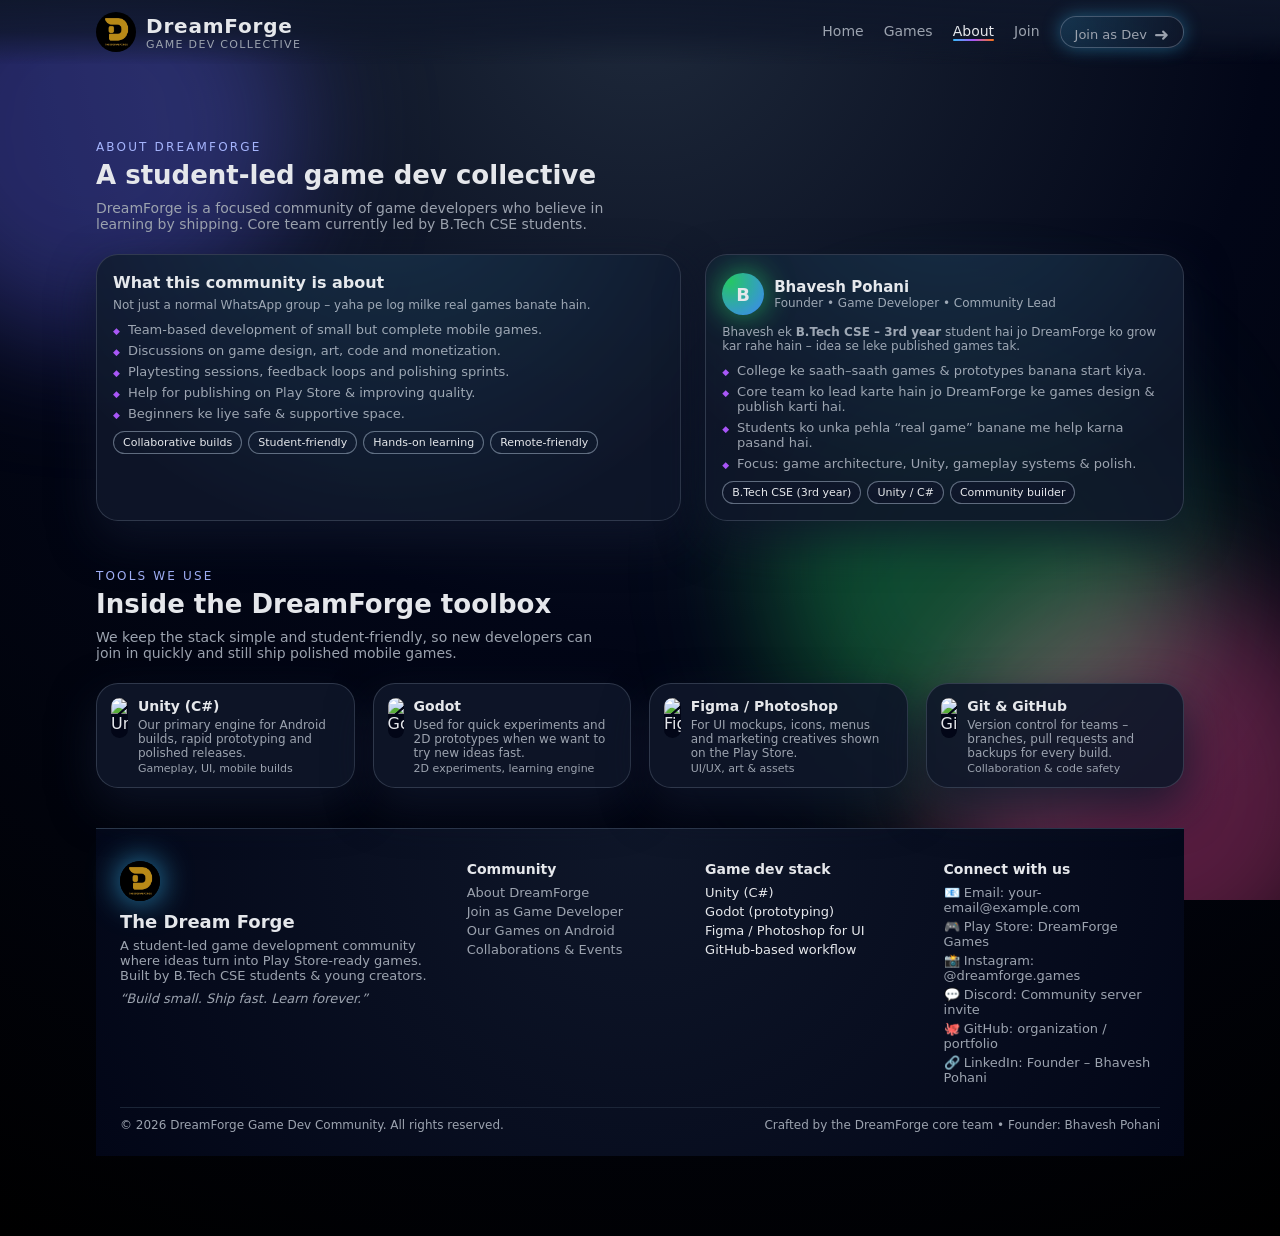
==== about.html @ 05eadc38 "Add files via upload" ====
<!DOCTYPE html>
<html lang="en">
<head>
  <meta charset="UTF-8">
  <title>About - DreamForge</title>
  <link rel="stylesheet" href="style.css">
</head>
<body>

  <div class="bg-orbit" aria-hidden="true">
    <div class="bg-blob"></div>
    <div class="bg-blob"></div>
    <div class="bg-blob"></div>
  </div>

 <header class="navbar">
  <div class="nav-inner">
    <!-- LEFT : LOGO + TEXT -->
    <div class="brand">
      <div class="brand-logo">
        <img src="img.jpg" alt="The Dream Forge logo">
      </div>
      <div>
        <div class="brand-text-main">DreamForge</div>
        <div class="brand-text-sub">Game Dev Collective</div>
      </div>
    </div>

    <!-- RIGHT : NAV LINKS -->
    <nav class="nav-links">
      <a href="index.html" >Home</a>
      <a href="games.html">Games</a>
      <a href="about.html" class="active">About</a>
      <a href="join.html">Join</a>
      <a class="nav-cta" href="join.html">
        Join as Dev
        <span>➜</span>
      </a>
    </nav>
  </div>
</header>


  <main class="container">
    <!-- PANEL: ABOUT / COMMUNITY -->
    <section id="about" class="panel">
      <div class="section-label">About DreamForge</div>
      <div class="section-title">A student-led game dev collective</div>
      <div class="section-sub">
        DreamForge is a focused community of game developers who believe in learning by shipping.
        Core team currently led by B.Tech CSE students.
      </div>

      <div class="two-col">
        <!-- COMMUNITY OVERVIEW -->
        <article class="card">
          <div class="card-highlight"></div>
          <h3 class="card-title">What this community is about</h3>
          <p class="card-sub">
            Not just a normal WhatsApp group – yaha pe log milke real games banate hain.
          </p>
          <ul class="list">
            <li>Team-based development of small but complete mobile games.</li>
            <li>Discussions on game design, art, code and monetization.</li>
            <li>Playtesting sessions, feedback loops and polishing sprints.</li>
            <li>Help for publishing on Play Store & improving quality.</li>
            <li>Beginners ke liye safe & supportive space.</li>
          </ul>

          <div class="badge-row">
            <div class="badge">Collaborative builds</div>
            <div class="badge">Student-friendly</div>
            <div class="badge">Hands-on learning</div>
            <div class="badge">Remote-friendly</div>
          </div>
        </article>


        <!-- FOUNDER PANEL -->
        <article class="card">
          <div class="card-highlight"></div>
          <div class="founder-header">
            <div class="avatar">B</div>
            <div>
              <div class="founder-name">Bhavesh Pohani</div>
              <div class="founder-role">Founder • Game Developer • Community Lead</div>
            </div>
          </div>
          <p class="founder-tagline">
            Bhavesh ek <strong>B.Tech CSE – 3rd year</strong> student hai jo DreamForge ko
            grow kar rahe hain – idea se leke published games tak.
          </p>

          <ul class="list">
            <li>College ke saath–saath games & prototypes banana start kiya.</li>
            <li>Core team ko lead karte hain jo DreamForge ke games design & publish karti hai.</li>
            <li>Students ko unka pehla “real game” banane me help karna pasand hai.</li>
            <li>Focus: game architecture, Unity, gameplay systems & polish.</li>
          </ul>

          <div class="badge-row">
            <div class="badge">B.Tech CSE (3rd year)</div>
            <div class="badge">Unity / C#</div>
            <div class="badge">Community builder</div>
          </div>
        </article>
      </div>
    </section>
  

  
        <!-- EXTRA SECTION: Tools & Tech Stack -->
    <section class="panel tools-section" id="tools">
  <div class="section-label">Tools we use</div>
  <div class="section-title">Inside the DreamForge toolbox</div>
  <div class="section-sub">
    We keep the stack simple and student-friendly, so new developers can join in quickly
    and still ship polished mobile games.
  </div>

  <div class="tool-grid">
    <!-- Unity -->
    <article class="tool-card">
      <div class="tool-icon">
        <img src="icons/unity.png" alt="Unity logo">
      </div>
      <div>
        <h3>Unity (C#)</h3>
        <p>Our primary engine for Android builds, rapid prototyping and polished releases.</p>
        <div class="tool-tag">Gameplay, UI, mobile builds</div>
      </div>
    </article>

    <!-- Godot -->
    <article class="tool-card">
      <div class="tool-icon">
        <img src="icons/godot.png" alt="Godot logo">
      </div>
      <div>
        <h3>Godot</h3>
        <p>Used for quick experiments and 2D prototypes when we want to try new ideas fast.</p>
        <div class="tool-tag">2D experiments, learning engine</div>
      </div>
    </article>

    <!-- Design tools -->
    <article class="tool-card">
      <div class="tool-icon">
        <img src="icons/figma.png" alt="Figma logo">
      </div>
      <div>
        <h3>Figma / Photoshop</h3>
        <p>For UI mockups, icons, menus and marketing creatives shown on the Play Store.</p>
        <div class="tool-tag">UI/UX, art & assets</div>
      </div>
    </article>

    <!-- Git / collaboration -->
    <article class="tool-card">
      <div class="tool-icon">
        <img src="icons/github.png" alt="GitHub logo">
      </div>
      <div>
        <h3>Git & GitHub</h3>
        <p>Version control for teams – branches, pull requests and backups for every build.</p>
        <div class="tool-tag">Collaboration & code safety</div>
      </div>
    </article>
  </div>
</section>

<!-- BIG FOOTER (reused on all pages) -->

  <!-- BIG FOOTER (single instance) -->
<footer class="site-footer">
  <div class="footer-inner">
    <div class="footer-col footer-brand-col">
      <div class="brand-logo footer-logo">
        <img src="img.jpg" alt="The Dream Forge logo">
      </div>
      <h3>The Dream Forge</h3>
      <p>
        A student-led game development community where ideas turn into
        Play Store-ready games. Built by B.Tech CSE students & young creators.
      </p>
      <p class="footer-tagline">“Build small. Ship fast. Learn forever.”</p>
    </div>

    <div class="footer-col">
      <h4>Community</h4>
      <ul>
        <li><a href="about.html">About DreamForge</a></li>
        <li><a href="join.html">Join as Game Developer</a></li>
        <li><a href="games.html">Our Games on Android</a></li>
        <li><a href="contact.html">Collaborations & Events</a></li>
      </ul>
    </div>

    <div class="footer-col">
      <h4>Game dev stack</h4>
      <ul>
        <li>Unity (C#)</li>
        <li>Godot (prototyping)</li>
        <li>Figma / Photoshop for UI</li>
        <li>GitHub-based workflow</li>
      </ul>
    </div>

    <div class="footer-col">
      <h4>Connect with us</h4>
      <ul>
        <li><a href="mailto:your-email@example.com">📧 Email: your-email@example.com</a></li>
        <li><a href="#" target="_blank">🎮 Play Store: DreamForge Games</a></li>
        <li><a href="#" target="_blank">📸 Instagram: @dreamforge.games</a></li>
        <li><a href="#" target="_blank">💬 Discord: Community server invite</a></li>
        <li><a href="#" target="_blank">🐙 GitHub: organization / portfolio</a></li>
        <li><a href="#" target="_blank">🔗 LinkedIn: Founder – Bhavesh Pohani</a></li>
      </ul>
    </div>
  </div>

  <div class="footer-bottom">
    <span>© <span id="year"></span> DreamForge Game Dev Community. All rights reserved.</span>
    <span>Crafted by the DreamForge core team • Founder: Bhavesh Pohani</span>
  </div>
</footer>


  <script src="script.js"></script>
</body>
</html>
---- style.css ----
:root {
  --bg-dark: #050816;
  --bg-card: rgba(15, 23, 42, 0.9);
  --accent: #6366f1;
  --accent-soft: rgba(99, 102, 241, 0.2);
  --text-main: #e5e7eb;
  --text-muted: #9ca3af;
  --danger: #f97373;
  --success: #22c55e;
  --border-subtle: rgba(148, 163, 184, 0.25);
  --radius-xl: 22px;
  --shadow-soft: 0 18px 45px rgba(15, 23, 42, 0.8);
}

* {
  margin: 0;
  padding: 0;
  box-sizing: border-box;
  scroll-behavior: smooth;
}

body {
  font-family: system-ui, -apple-system, BlinkMacSystemFont, "Segoe UI", sans-serif;
  background: radial-gradient(circle at top, #1e293b 0, #020617 45%, #000 100%);
  color: var(--text-main);
  min-height: 100vh;
  overflow-x: hidden;
  position: relative;
}

/* Animated background blobs */
.bg-orbit {
  position: fixed;
  inset: 0;
  z-index: -1;
  overflow: hidden;
  pointer-events: none;
}

.bg-blob {
  position: absolute;
  width: 420px;
  height: 420px;
  border-radius: 999px;
  filter: blur(60px);
  opacity: 0.36;
  mix-blend-mode: screen;
  animation: float 18s ease-in-out infinite alternate;
}

.bg-blob:nth-child(1) {
  background: #6366f1;
  top: -80px;
  left: -120px;
}

.bg-blob:nth-child(2) {
  background: #ec4899;
  bottom: -100px;
  right: -80px;
  animation-delay: 4s;
}

.bg-blob:nth-child(3) {
  background: #22c55e;
  top: 40%;
  left: 60%;
  animation-delay: 8s;
}

@keyframes float {
  0% {
    transform: translate3d(0, 0, 0) scale(1);
  }
  100% {
    transform: translate3d(40px, -30px, 0) scale(1.1);
  }
}

/* Layout */
.container {
  max-width: 1120px;
  margin: 0 auto;
  padding: 20px 16px 80px;
}

/* Navbar */
.navbar {
  position: sticky;
  top: 0;
  backdrop-filter: blur(20px);
  background: linear-gradient(
    to bottom,
    rgba(15, 23, 42, 0.92),
    rgba(15, 23, 42, 0.75),
    transparent
  );
  z-index: 40;
}

.nav-inner {
  max-width: 1120px;
  margin: 0 auto;
  padding: 12px 16px;
  display: flex;
  align-items: center;
  justify-content: space-between;
  gap: 12px;
}

.brand {
  display: flex;
  align-items: center;
  gap: 10px;
}

.brand-logo {
  width: 40px;              /* circle size – chaahe to 34px kar sakte ho */
  height: 40px;
  border-radius: 999px;     /* full circle */
  background: #000;         /* black background – logo ka bg match karega */
  display: flex;
  align-items: center;
  justify-content: center;
  overflow: hidden;         /* image circle ke andar hi रहे */
}

/* image inside logo */
.brand-logo img {
  width: 100%;
  height: 100%;
  object-fit: cover;        /* image ko nicely crop karega */
  display: block;
}


.brand-text-main {
  font-size: 20px;
  font-weight: 700;
  letter-spacing: 0.04em;
}

.brand-text-sub {
  font-size: 11px;
  color: var(--text-muted);
  letter-spacing: 0.12em;
  text-transform: uppercase;
}

.nav-links {
  display: flex;
  align-items: center;
  gap: 20px;
  font-size: 14px;
}

.nav-links a {
  text-decoration: none;
  color: var(--text-muted);
  position: relative;
  padding-bottom: 2px;
}

.nav-links a::after {
  content: "";
  position: absolute;
  left: 0;
  bottom: 0;
  width: 0;
  height: 2px;
  border-radius: 999px;
  background: linear-gradient(to right, #38bdf8, #a855f7, #f97316);
  transition: width 0.22s ease-out;
}

.nav-links a:hover {
  color: #e5e7eb;
}

.nav-links a:hover::after {
  width: 100%;
}

/* active link for current page */
.nav-links a.active {
  color: #e5e7eb;
}

.nav-links a.active::after {
  width: 100%;
}

.nav-cta {
  padding: 7px 14px;
  border-radius: 999px;
  border: 1px solid rgba(148, 163, 184, 0.4);
  background: radial-gradient(circle at top left, rgba(56, 189, 248, 0.18), rgba(15, 23, 42, 0.92));
  font-size: 13px;
  text-decoration: none;
  color: #e5e7eb;
  display: inline-flex;
  align-items: center;
  gap: 7px;
  box-shadow: 0 0 18px rgba(56, 189, 248, 0.4);
}

.nav-cta span {
  font-size: 18px;
}

/* Sections */
section {
  margin-top: 56px;
}

.section-label {
  font-size: 12px;
  text-transform: uppercase;
  letter-spacing: 0.18em;
  color: #a5b4fc;
  margin-bottom: 6px;
}

.section-title {
  font-size: 26px;
  font-weight: 700;
  margin-bottom: 10px;
}

.section-sub {
  font-size: 14px;
  color: var(--text-muted);
  max-width: 520px;
}

/* Hero */
.hero {
  display: grid;
  grid-template-columns: minmax(0, 1.1fr) minmax(0, 1fr);
  gap: 32px;
  align-items: center;
  margin-top: 38px;
}

.hero-kicker {
  font-size: 12px;
  color: var(--text-muted);
  text-transform: uppercase;
  letter-spacing: 0.18em;
  margin-bottom: 12px;
}

.hero-title {
  font-size: clamp(32px, 4vw, 40px);
  line-height: 1.1;
  font-weight: 800;
  margin-bottom: 12px;
}

.hero-title span {
  background: linear-gradient(to right, #38bdf8, #a855f7, #f97316);
  -webkit-background-clip: text;
  color: transparent;
}

.hero-tagline {
  font-size: 14px;
  color: var(--text-muted);
  max-width: 460px;
  margin-bottom: 18px;
}

.hero-pills {
  display: flex;
  flex-wrap: wrap;
  gap: 8px;
  margin-bottom: 20px;
}

.pill {
  padding: 5px 10px;
  border-radius: 999px;
  font-size: 11px;
  border: 1px solid rgba(148, 163, 184, 0.3);
  background: rgba(15, 23, 42, 0.85);
}

.pill-dot {
  display: inline-block;
  width: 6px;
  height: 6px;
  border-radius: 999px;
  margin-right: 6px;
  background: #22c55e;
  box-shadow: 0 0 8px rgba(34, 197, 94, 0.9);
}

.hero-actions {
  display: flex;
  flex-wrap: wrap;
  gap: 10px;
  margin-bottom: 16px;
}

.btn {
  border-radius: 999px;
  padding: 9px 18px;
  font-size: 13px;
  border: none;
  cursor: pointer;
  display: inline-flex;
  align-items: center;
  gap: 8px;
  text-decoration: none;
  transition: transform 0.15s ease-out, box-shadow 0.15s ease-out, background 0.2s ease-out;
}

.btn-primary {
  background: radial-gradient(circle at top left, #38bdf8, #6366f1);
  color: white;
  box-shadow: 0 16px 32px rgba(37, 99, 235, 0.65);
}

.btn-outline {
  background: rgba(15, 23, 42, 0.8);
  border: 1px solid rgba(148, 163, 184, 0.5);
  color: var(--text-main);
}

.btn:hover {
  transform: translateY(-1px);
  box-shadow: 0 10px 26px rgba(15, 23, 42, 0.85);
}

.helper-text {
  font-size: 12px;
  color: var(--text-muted);
}

/* Hero visual card */
.hero-visual {
  position: relative;
  padding: 16px;
}

.hero-card {
  position: relative;
  border-radius: var(--radius-xl);
  padding: 18px 18px 14px;
  background: radial-gradient(circle at top, rgba(30, 64, 175, 0.7), rgba(15, 23, 42, 0.96));
  box-shadow: var(--shadow-soft);
  overflow: hidden;
  border: 1px solid rgba(148, 163, 184, 0.35);
  backdrop-filter: blur(18px);
}

.hero-card-header {
  display: flex;
  align-items: center;
  justify-content: space-between;
  margin-bottom: 12px;
}

.hero-chip {
  padding: 4px 10px;
  border-radius: 999px;
  font-size: 11px;
  background: rgba(15, 23, 42, 0.75);
  border: 1px solid rgba(148, 163, 184, 0.35);
}

.hero-chip span {
  font-size: 15px;
  margin-right: 6px;
}

.hero-badge {
  font-size: 11px;
  padding: 3px 9px;
  border-radius: 999px;
  background: rgba(22, 163, 74, 0.1);
  border: 1px solid rgba(22, 163, 74, 0.4);
  color: #bbf7d0;
}

.code-lines {
  margin-top: 6px;
  border-radius: 16px;
  padding: 12px 12px 10px;
  background: rgba(15, 23, 42, 0.82);
  border: 1px solid rgba(30, 64, 175, 0.7);
  font-family: "JetBrains Mono", ui-monospace, Menlo, Monaco, Consolas, "Liberation Mono", "Courier New", monospace;
  font-size: 11px;
  position: relative;
  overflow: hidden;
}

.code-lines::before {
  content: "";
  position: absolute;
  inset: 0;
  background: linear-gradient(120deg, transparent, rgba(56, 189, 248, 0.16), transparent);
  mix-blend-mode: screen;
  opacity: 0;
  animation: shimmer 3.6s ease-in-out infinite;
}

@keyframes shimmer {
  0%, 60%, 100% {
    opacity: 0;
    transform: translateX(-80%);
  }
  20% {
    opacity: 1;
    transform: translateX(80%);
  }
}

.code-line {
  display: flex;
  gap: 6px;
  margin-bottom: 3px;
}

.code-line span {
  opacity: 0.75;
}

.code-comment {
  color: #6b7280;
}

.code-key {
  color: #38bdf8;
}

.code-str {
  color: #a855f7;
}

.code-fn {
  color: #22c55e;
}

.code-num {
  color: #facc15;
}

.hero-stats {
  display: flex;
  gap: 10px;
  margin-top: 10px;
  flex-wrap: wrap;
}

.hero-stat {
  flex: 1;
  min-width: 120px;
  border-radius: 14px;
  padding: 8px 10px;
  background: rgba(15, 23, 42, 0.82);
  border: 1px solid rgba(148, 163, 184, 0.35);
  font-size: 11px;
}

.hero-stat-label {
  color: var(--text-muted);
  margin-bottom: 3px;
}

.hero-stat-value {
  font-size: 15px;
  font-weight: 600;
}

.orbit-ring {
  position: absolute;
  inset: -16px;
  border-radius: 999px;
  border: 1px dashed rgba(148, 163, 184, 0.25);
  opacity: 0.8;
  animation: spin 36s linear infinite;
}

@keyframes spin {
  to {
    transform: rotate(360deg);
  }
}

.orbit-dot {
  position: absolute;
  width: 8px;
  height: 8px;
  border-radius: 999px;
  background: #38bdf8;
  box-shadow: 0 0 16px rgba(56, 189, 248, 0.8);
  top: 18%;
  right: 12%;
}


/* Games grid */
.games-grid {
  margin-top: 22px;
  display: grid;
  grid-template-columns: repeat(auto-fit, minmax(220px, 1fr));
  gap: 16px;
}

.game-card {
  border-radius: var(--radius-xl);
  padding: 14px 14px 12px;
  background: var(--bg-card);
  border: 1px solid var(--border-subtle);
  box-shadow: 0 14px 30px rgba(15, 23, 42, 0.7);
  position: relative;
  overflow: hidden;
}

.game-tag {
  font-size: 11px;
  padding: 3px 8px;
  border-radius: 999px;
  background: rgba(56, 189, 248, 0.12);
  border: 1px solid rgba(56, 189, 248, 0.5);
  display: inline-block;
  margin-bottom: 8px;
}

.game-title {
  font-size: 15px;
  font-weight: 600;
  margin-bottom: 4px;
}

.game-meta {
  font-size: 11px;
  color: var(--text-muted);
  margin-bottom: 10px;
}

.game-desc {
  font-size: 12px;
  color: var(--text-muted);
  margin-bottom: 10px;
}

.game-footer {
  display: flex;
  justify-content: space-between;
  align-items: center;
  gap: 6px;
}

.pill-small {
  font-size: 10px;
  padding: 3px 8px;
  border-radius: 999px;
  border: 1px solid rgba(148, 163, 184, 0.5);
  background: rgba(15, 23, 42, 0.9);
}

.btn-mini {
  font-size: 11px;
  padding: 4px 10px;
  border-radius: 999px;
  border: none;
  text-decoration: none;
  background: radial-gradient(circle at top left, #22d3ee, #6366f1);
  color: white;
  display: inline-flex;
  align-items: center;
  gap: 6px;
  box-shadow: 0 10px 20px rgba(37, 99, 235, 0.6);
}

.btn-mini span {
  font-size: 13px;
}

/* Home page featured games layout */
.games-grid-home {
  margin-top: 22px;
  display: grid;
  grid-template-columns: minmax(0, 1fr);
  gap: 18px;
}

/* Only home cards with video get this layout */
.game-card-home {
  display: grid;
  grid-template-columns: minmax(0, 1.1fr) minmax(0, 1.3fr);
  gap: 14px;
  align-items: stretch;
}

.game-video {
  border-radius: var(--radius-xl);
  overflow: hidden;
  background: #020617;
  border: 1px solid rgba(148, 163, 184, 0.4);
  box-shadow: 0 10px 26px rgba(15, 23, 42, 0.9);
}

.game-video video {
  width: 100%;
  height: 100%;
  display: block;
  object-fit: cover;
}

.game-info {
  display: flex;
  flex-direction: column;
  justify-content: space-between;
}

/* Mobile: stack video on top */
@media (max-width: 768px) {
  .game-card-home {
    grid-template-columns: minmax(0, 1fr);
  }

  .game-video {
    max-height: 220px;
  }
}

/* About / Founder */
.two-col {
  display: grid;
  grid-template-columns: minmax(0, 1.1fr) minmax(0, 0.9fr);
  gap: 24px;
  margin-top: 22px;
}

.card {
  border-radius: var(--radius-xl);
  padding: 18px 16px 16px;
  background: var(--bg-card);
  border: 1px solid var(--border-subtle);
  box-shadow: var(--shadow-soft);
  position: relative;
  overflow: hidden;
}

.card-highlight {
  position: absolute;
  inset: -40%;
  opacity: 0.16;
  background: radial-gradient(circle at top, #38bdf8, transparent 55%);
  mix-blend-mode: screen;
  pointer-events: none;
}

.card-title {
  font-size: 16px;
  font-weight: 600;
  margin-bottom: 6px;
}

.card-sub {
  font-size: 12px;
  color: var(--text-muted);
  margin-bottom: 10px;
}

.list {
  list-style: none;
  margin-top: 6px;
  font-size: 13px;
  color: var(--text-muted);
}

.list li {
  display: flex;
  gap: 8px;
  margin-bottom: 6px;
}

.list li::before {
  content: "◆";
  font-size: 9px;
  margin-top: 4px;
  color: #a855f7;
}

.badge-row {
  display: flex;
  flex-wrap: wrap;
  gap: 6px;
  margin-top: 10px;
}

.badge {
  font-size: 11px;
  padding: 4px 9px;
  border-radius: 999px;
  border: 1px solid rgba(148, 163, 184, 0.6);
  background: rgba(15, 23, 42, 0.96);
}

.founder-header {
  display: flex;
  align-items: center;
  gap: 10px;
  margin-bottom: 10px;
}

.avatar {
  width: 42px;
  height: 42px;
  border-radius: 999px;
  background: radial-gradient(circle at 20% 20%, #22c55e, #3b82f6);
  display: flex;
  align-items: center;
  justify-content: center;
  font-weight: 700;
  font-size: 18px;
  box-shadow: 0 0 30px rgba(34, 197, 94, 0.8);
}

.founder-name {
  font-size: 15px;
  font-weight: 600;
}

.founder-role {
  font-size: 12px;
  color: var(--text-muted);
}

.founder-tagline {
  font-size: 12px;
  color: var(--text-muted);
  margin-bottom: 10px;
}

/* Tools / stack cards on About page */
.tools-section {
  margin-top: 48px;
}

.tool-grid {
  margin-top: 22px;
  display: grid;
  grid-template-columns: repeat(auto-fit, minmax(200px, 1fr));
  gap: 18px;
}

.tool-card {
  background: var(--bg-card);
  border-radius: var(--radius-xl);
  border: 1px solid var(--border-subtle);
  padding: 14px 14px 12px;
  box-shadow: var(--shadow-soft);
  display: flex;
  align-items: flex-start;
  gap: 10px;
}

.tool-icon {
  width: 40px;
  height: 40px;
  border-radius: 14px;
  overflow: hidden;
  background: #020617;
  display: flex;
  align-items: center;
  justify-content: center;
}

.tool-icon img {
  width: 100%;
  height: 100%;
  object-fit: contain;
}

.tool-card h3 {
  font-size: 14px;
  margin-bottom: 4px;
}

.tool-card p {
  font-size: 12px;
  color: var(--text-muted);
}

.tool-tag {
  font-size: 11px;
  color: var(--text-muted);
  margin-top: 2px;
}

/* Join form */
.form-grid {
  display: grid;
  grid-template-columns: minmax(0, 1.1fr) minmax(0, 0.9fr);
  gap: 24px;
  margin-top: 22px;
  align-items: flex-start;
}

.form {
  display: grid;
  gap: 10px;
  margin-top: 10px;
}

.field {
  display: flex;
  flex-direction: column;
  gap: 4px;
}

label {
  font-size: 12px;
  color: var(--text-muted);
}

input,
textarea,
select {
  border-radius: 12px;
  border: 1px solid rgba(148, 163, 184, 0.55);
  background: rgba(15, 23, 42, 0.95);
  padding: 7px 10px;
  font-size: 13px;
  color: var(--text-main);
  outline: none;
  transition: border 0.15s ease-out, box-shadow 0.15s ease-out, background 0.15s ease-out;
}

input:focus,
textarea:focus,
select:focus {
  border-color: #38bdf8;
  box-shadow: 0 0 0 1px rgba(56, 189, 248, 0.6);
  background: rgba(15, 23, 42, 0.98);
}

textarea {
  resize: vertical;
  min-height: 80px;
}

.hint {
  font-size: 11px;
  color: var(--text-muted);
}

.error {
  font-size: 11px;
  color: var(--danger);
  display: none;
}

.success-msg {
  font-size: 12px;
  color: var(--success);
  display: none;
  margin-top: 6px;
}

.timeline {
  margin-top: 10px;
  font-size: 12px;
  color: var(--text-muted);
}

.timeline-item {
  display: flex;
  gap: 10px;
  margin-bottom: 8px;
}

.timeline-dot {
  width: 8px;
  height: 8px;
  border-radius: 999px;
  margin-top: 4px;
  background: #38bdf8;
}

.timeline-label {
  font-weight: 500;
  font-size: 12px;
  color: #e5e7eb;
}

/* BIG FOOTER */ 
.site-footer { 
  margin-top: 40px; 
  padding: 32px 24px 24px; 
  background: radial-gradient(circle at top, rgba(15, 23, 42, 0.98), #020617);
  border-top: 1px solid rgba(51, 65, 85, 0.9); 
} 
.footer-inner { 
  max-width: 1120px; margin: 0 auto 18px; display: grid; grid-template-columns: minmax(0, 1.2fr) repeat(3, minmax(0, 0.8fr)); gap: 22px; } .footer-col h4 { font-size: 14px; margin-bottom: 8px; } .footer-col ul { list-style: none; padding-left: 0; font-size: 13px; } .footer-col ul li { margin-bottom: 4px; } .footer-col ul li a { color: var(--text-muted); text-decoration: none; } .footer-col ul li a:hover { color: #e5e7eb; } .footer-brand-col h3 { font-size: 18px; margin-bottom: 6px; } .footer-brand-col p { font-size: 13px; color: var(--text-muted); } .footer-tagline { margin-top: 8px; font-style: italic; } .footer-logo { margin-bottom: 10px; box-shadow: 0 0 32px rgba(56, 189, 248, 0.8); } .footer-bottom { max-width: 1120px; margin: 0 auto; border-top: 1px solid rgba(30, 41, 59, 0.9); padding-top: 10px; font-size: 12px; color: var(--text-muted); display: flex; flex-wrap: wrap; justify-content: space-between; gap: 6px; } /* Footer responsive */ @media (max-width: 900px) { .footer-inner { grid-template-columns: minmax(0, 1.4fr) minmax(0, 1fr); } }

/* Responsive */
@media (max-width: 900px) {
  .hero,
  .two-col,
  .form-grid {
    grid-template-columns: minmax(0, 1fr);
  }

  .hero-visual {
    order: -1;
  }
}

@media (max-width: 640px) {
  .nav-links {
    flex-wrap: wrap;
    justify-content: flex-end;
  }
  .hero {
    margin-top: 26px;
  }
}

.full-bleed {
  width: 100vw;
  position: relative;
  left: 50%;
  margin-left: -50vw;
  margin-right: -50vw;
  box-sizing: border-box;

  padding-left: calc((100vw - 1120px) / 2 + 20px);
  padding-right: calc((100vw - 1120px) / 2 + 20px);

  background: linear-gradient(180deg, rgba(15,23,42,0.92), rgba(2,6,23,0.85));
  border-top: 1px solid rgba(148,163,184,0.04);
  border-bottom: 1px solid rgba(148,163,184,0.04);

  /* NEW: create new stacking context so background/overlap won't bleed into siblings */
  isolation: isolate;
  z-index: 0;

  /* NEW: ensure there's clear spacing for next elements (footer etc.) */
  padding-bottom: 48px; /* tweak as needed */
}

/* ensure the inner constraint wrapper exists */
.full-bleed > .container-inner {
  max-width: 1120px;
  margin: 0 auto;
}

/* fallback for small screens */
@media (max-width:1120px){
  .full-bleed {
    left:0; right:0; width:100%; margin-left:0; margin-right:0;
    padding-left:20px; padding-right:20px;
  }
}
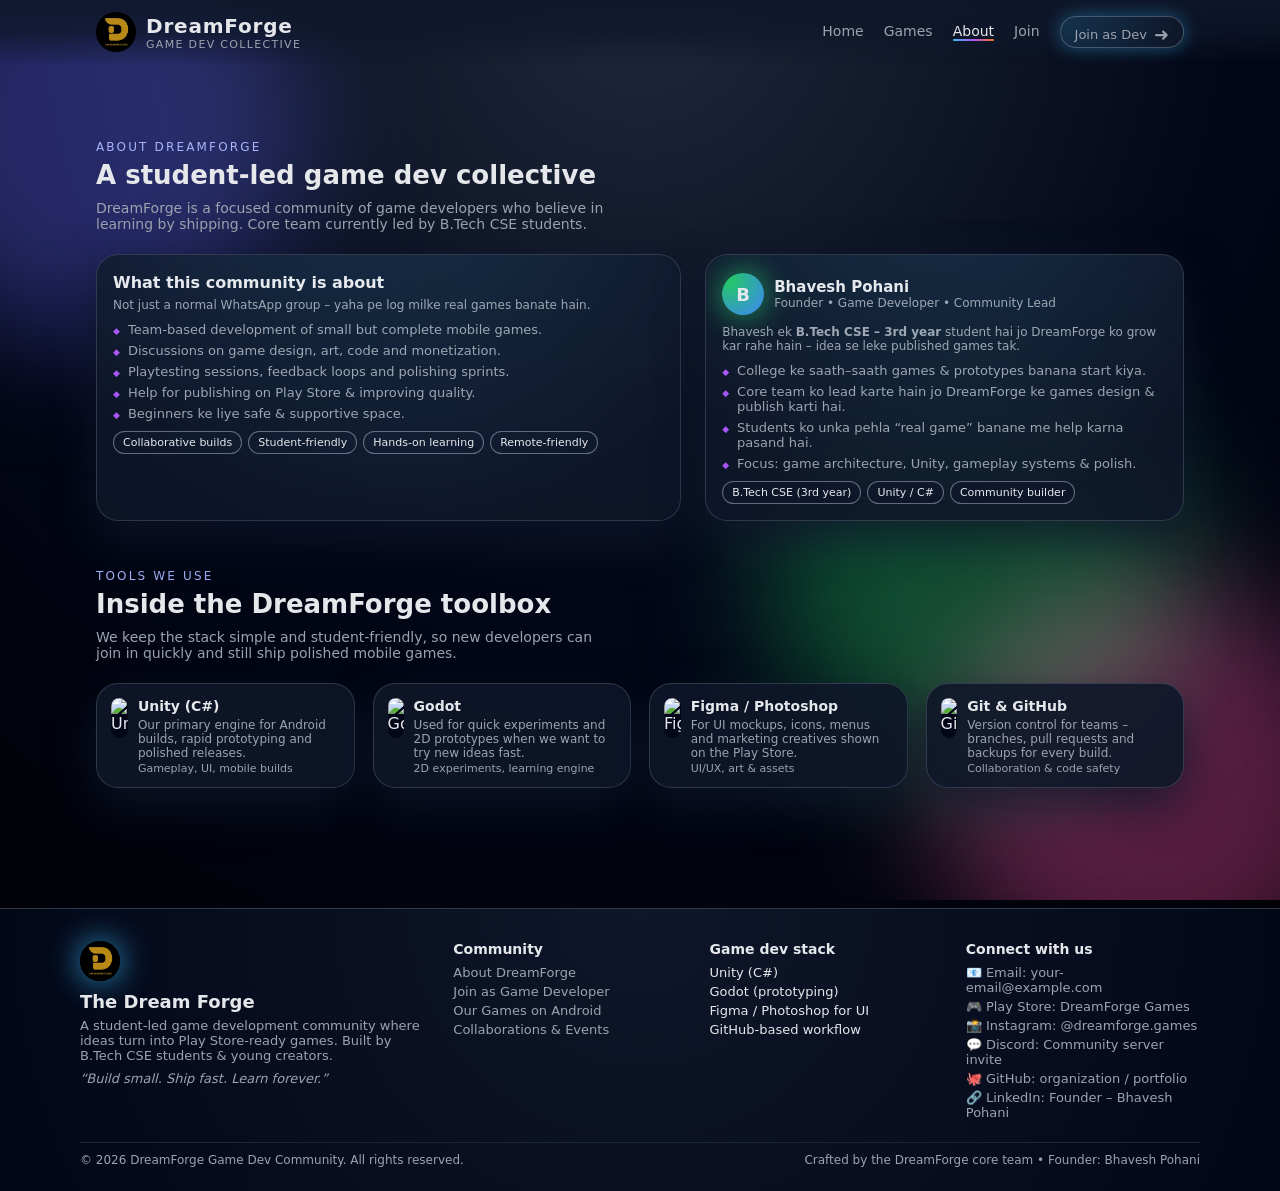
==== commit da8bafe8: "Update about.html" ====
--- a/about.html
+++ b/about.html
@@ -168,7 +168,7 @@
     </article>
   </div>
 </section>
-
+  </main>
 <!-- BIG FOOTER (reused on all pages) -->
 
   <!-- BIG FOOTER (single instance) -->
@@ -230,3 +230,4 @@
 </body>
 </html>
 
+
